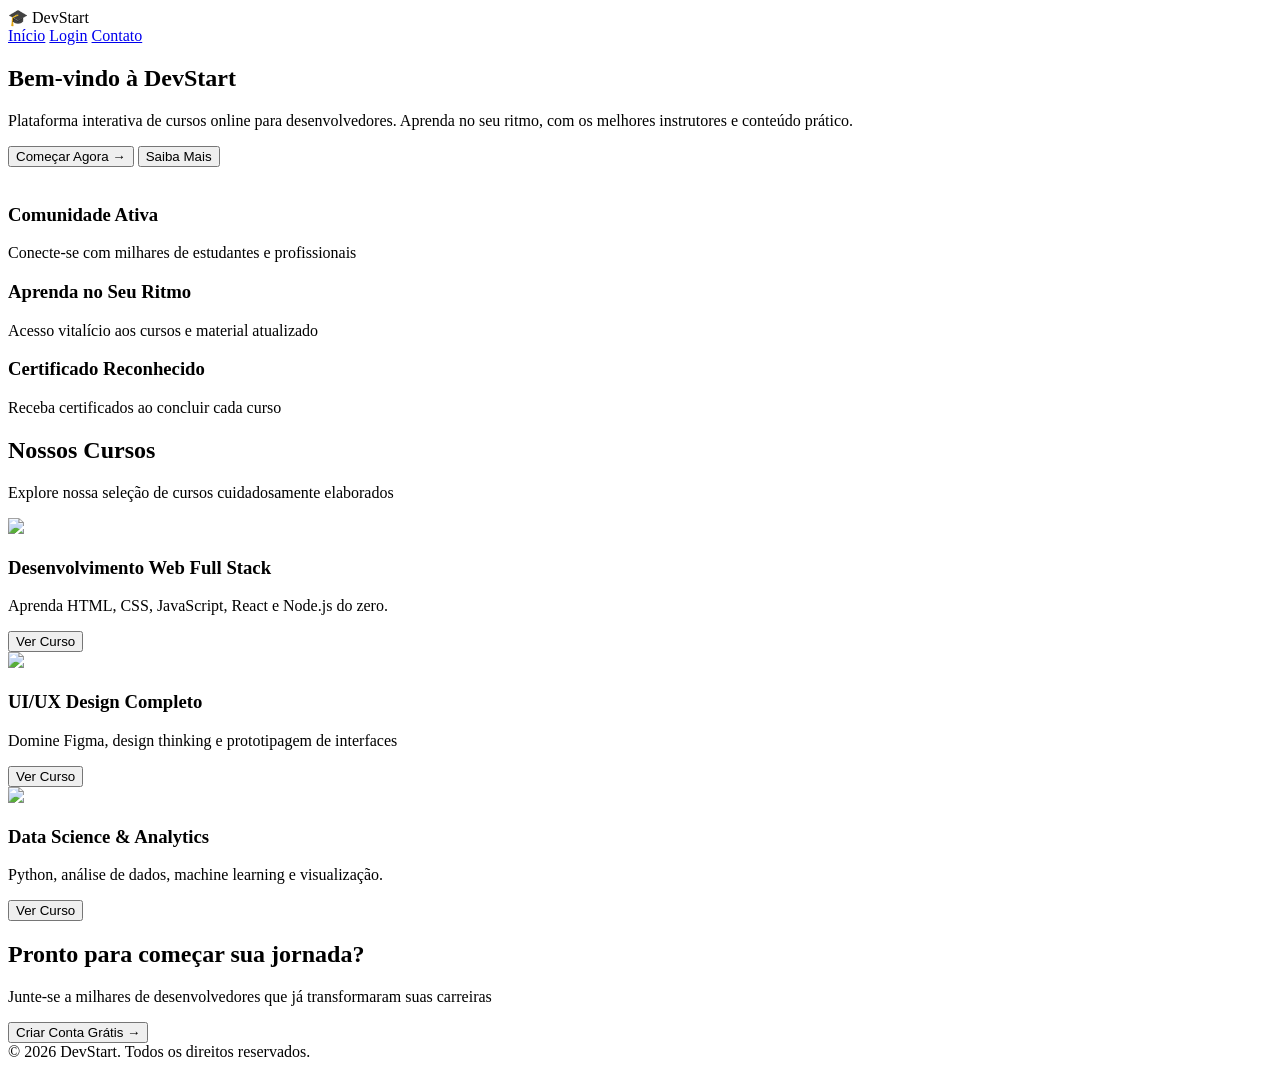
==== Front-end/Assets/Html/index.html @ fa613eea "Estrutura inicial do Site, apenas Arquivos HTML" ====
<!DOCTYPE html>
<html lang="pt-br">
<head>
<meta charset="UTF-8">
<meta name="viewport" content="width=device-width, initial-scale=1.0">
<title>DevStart</title>
<link rel="stylesheet" href="../Css/style.css">
</head>

<body>

<header class="topo">
    <div class="logo">🎓 DevStart</div>
    <nav>
        <a href="#">Início</a>
        <a href="#">Login</a>
        <a href="#">Contato</a>
    </nav>
</header>

<section class="hero">
    <div class="hero-text">
        <h1>Bem-vindo à DevStart</h1>
        <p>Plataforma interativa de cursos online para desenvolvedores. Aprenda no seu ritmo, com os melhores instrutores e conteúdo prático.</p>

        <div class="botoes">
            <button class="btn1">Começar Agora →</button>
            <button class="btn2">Saiba Mais</button>
        </div>
    </div>

    <div class="hero-img">
        <img src="https://images.unsplash.com/photo-1519389950473-47ba0277781c" alt="">
    </div>
</section>

<section class="infos">
    <div>
        <h3>Comunidade Ativa</h3>
        <p>Conecte-se com milhares de estudantes e profissionais</p>
    </div>

    <div>
        <h3>Aprenda no Seu Ritmo</h3>
        <p>Acesso vitalício aos cursos e material atualizado</p>
    </div>

    <div>
        <h3>Certificado Reconhecido</h3>
        <p>Receba certificados ao concluir cada curso</p>
    </div>
</section>

<section class="cursos">
    <h2>Nossos Cursos</h2>
    <p>Explore nossa seleção de cursos cuidadosamente elaborados</p>

    <div class="cards">

        <div class="card">
            <img src="https://images.unsplash.com/photo-1555066931-4365d14bab8c">
            <h3>Desenvolvimento Web Full Stack</h3>
            <p>Aprenda HTML, CSS, JavaScript, React e Node.js do zero.</p>
            <button>Ver Curso</button>
        </div>

        <div class="card">
            <img src="https://images.unsplash.com/photo-1559027615-cd4628902d4a">
            <h3>UI/UX Design Completo</h3>
            <p>Domine Figma, design thinking e prototipagem de interfaces</p>
            <button>Ver Curso</button>
        </div>

        <div class="card">
            <img src="https://images.unsplash.com/photo-1551288049-bebda4e38f71">
            <h3>Data Science & Analytics</h3>
            <p>Python, análise de dados, machine learning e visualização.</p>
            <button>Ver Curso</button>
        </div>

    </div>
</section>

<section class="cta">
    <h2>Pronto para começar sua jornada?</h2>
    <p>Junte-se a milhares de desenvolvedores que já transformaram suas carreiras</p>
    <button>Criar Conta Grátis →</button>
</section>

<footer>
    © 2026 DevStart. Todos os direitos reservados.
</footer>

</body>
</html>
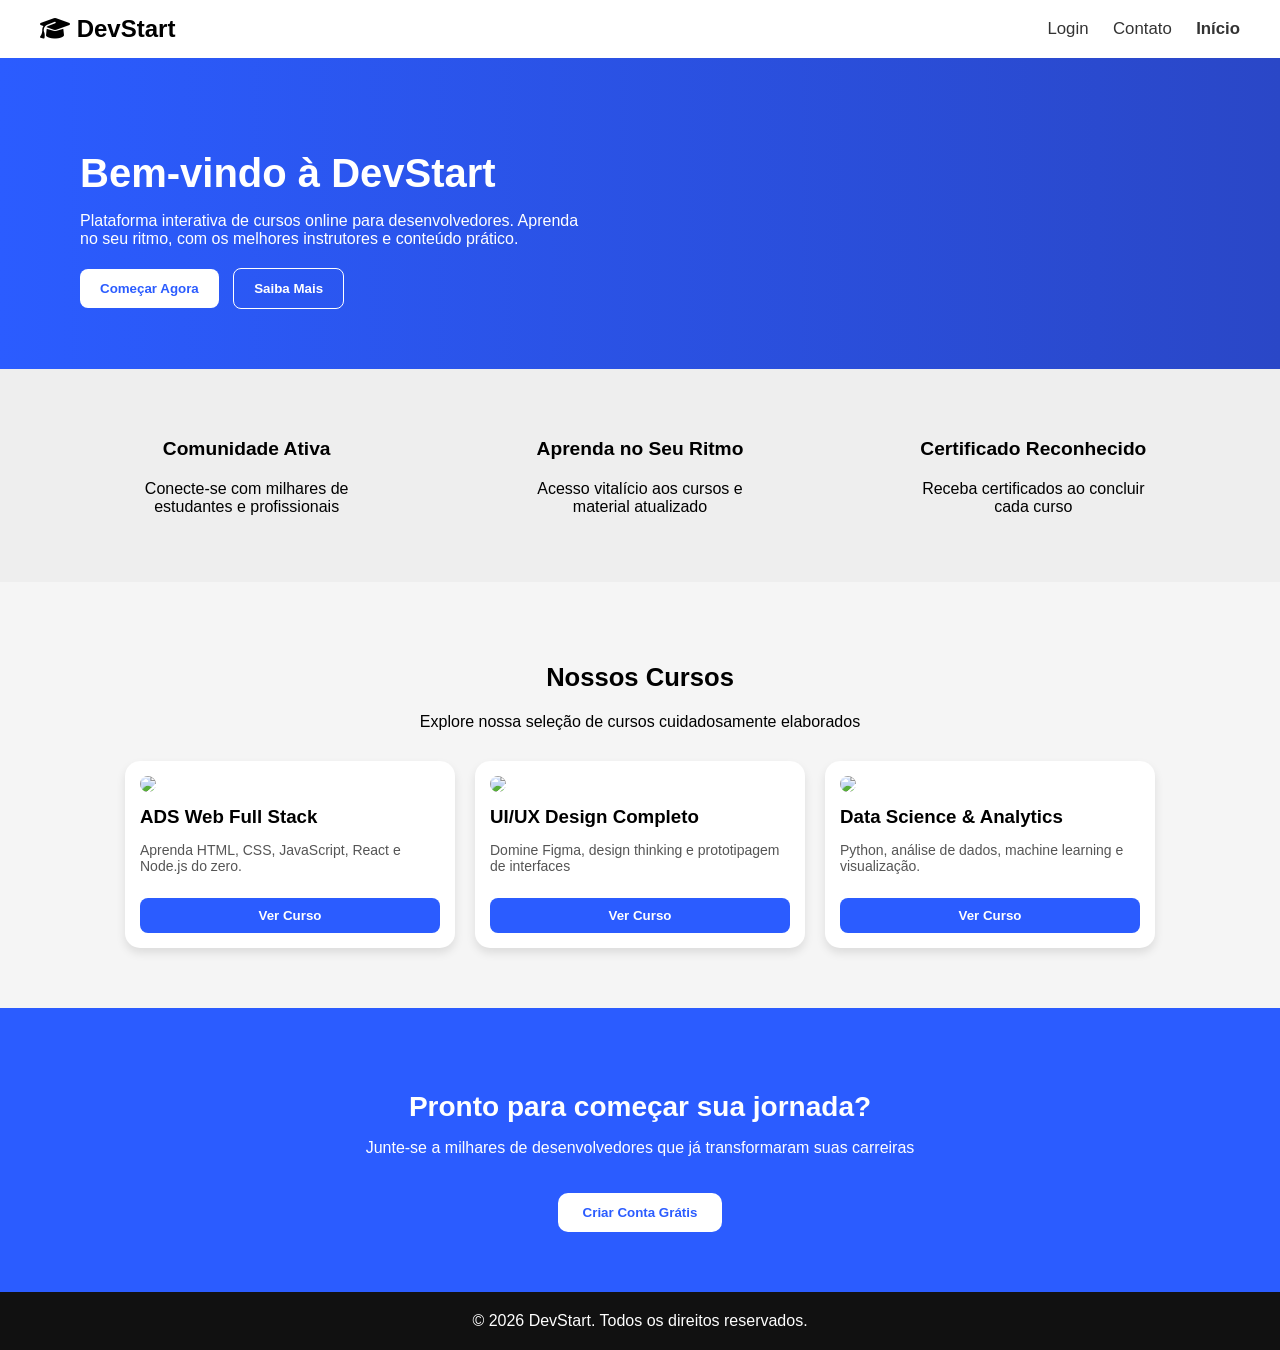
==== commit 97555540: "Esse commiter contem todas as outras telas que faltavam, e seus respectivos css" ====
--- a/Front-end/Assets/Html/index.html
+++ b/Front-end/Assets/Html/index.html
@@ -5,18 +5,24 @@
 <meta name="viewport" content="width=device-width, initial-scale=1.0">
 <title>DevStart</title>
 <link rel="stylesheet" href="../Css/style.css">
+<link rel="stylesheet" href="https://cdnjs.cloudflare.com/ajax/libs/font-awesome/6.5.0/css/all.min.css">
 </head>
 
 <body>
 
 <header class="topo">
-    <div class="logo">🎓 DevStart</div>
+    <div class="logo"><i class="fa-solid fa-graduation-cap"></i> DevStart</div>
     <nav>
-        <a href="#">Início</a>
-        <a href="#">Login</a>
-        <a href="#">Contato</a>
+        <a   href="login.html">Login</a>
+        <a  href="contato.html">Contato</a>
+        <a class="ativo" href="index.html">Início</a>
     </nav>
 </header>
+<style>
+    .ativo {
+        font-weight: bold;
+    }
+</style>
 
 <section class="hero">
     <div class="hero-text">
@@ -24,7 +30,7 @@
         <p>Plataforma interativa de cursos online para desenvolvedores. Aprenda no seu ritmo, com os melhores instrutores e conteúdo prático.</p>
 
         <div class="botoes">
-            <button class="btn1">Começar Agora →</button>
+            <button class="btn1">Começar Agora</button>
             <button class="btn2">Saiba Mais</button>
         </div>
     </div>
@@ -59,32 +65,37 @@
 
         <div class="card">
             <img src="https://images.unsplash.com/photo-1555066931-4365d14bab8c">
-            <h3>Desenvolvimento Web Full Stack</h3>
-            <p>Aprenda HTML, CSS, JavaScript, React e Node.js do zero.</p>
-            <button>Ver Curso</button>
+            <h3>ADS Web Full Stack</h3>
+            <p class="ps">Aprenda HTML, CSS, JavaScript, React e Node.js do zero.</p>
+            <button class="bn">Ver Curso</button>
         </div>
-
+<style>
+    .ps {
+        font-size: 14px;
+        color: #555;
+    }
+</style>
         <div class="card">
             <img src="https://images.unsplash.com/photo-1559027615-cd4628902d4a">
             <h3>UI/UX Design Completo</h3>
-            <p>Domine Figma, design thinking e prototipagem de interfaces</p>
-            <button>Ver Curso</button>
+            <p class="ps">Domine Figma, design thinking e prototipagem de interfaces</p>
+            <button class="bn">Ver Curso</button>
         </div>
 
         <div class="card">
             <img src="https://images.unsplash.com/photo-1551288049-bebda4e38f71">
             <h3>Data Science & Analytics</h3>
-            <p>Python, análise de dados, machine learning e visualização.</p>
-            <button>Ver Curso</button>
+            <p class="ps">Python, análise de dados, machine learning e visualização.</p>
+            <button class="bn">Ver Curso</button>
         </div>
 
     </div>
 </section>
 
 <section class="cta">
-    <h2>Pronto para começar sua jornada?</h2>
+    <h2 class="h">Pronto para começar sua jornada?</h2>
     <p>Junte-se a milhares de desenvolvedores que já transformaram suas carreiras</p>
-    <button>Criar Conta Grátis →</button>
+    <button class="bn">Criar Conta Grátis</button>
 </section>
 
 <footer>
--- a/Front-end/Assets/Css/style.css
+++ b/Front-end/Assets/Css/style.css
@@ -0,0 +1,177 @@
+body {
+    margin: 0;
+    font-family: Arial, sans-serif;
+    background: #f5f5f5;
+}
+.logo{
+    font-size: 1.5em;
+    font-weight: bold;
+    color: black;
+}
+.topo {
+    display: flex;
+    justify-content: space-between;
+    padding: 15px 40px;
+    background: #fff;
+    align-items: center;
+    
+}
+
+.topo nav a {
+    margin-left: 20px;
+    text-decoration: none;
+    color: #333;
+    font-size: 1.05em;
+}
+
+.hero {
+    display: flex;
+    justify-content: space-between;
+    align-items: center;
+    background: linear-gradient(90deg, #2b5cff, #2a47c7);
+    color: #fff;
+    padding: 60px 80px;
+}
+
+.hero-text {
+    max-width: 500px;
+}
+
+.hero-text h1 {
+    font-size: 40px;
+    margin-bottom: 15px;
+}
+
+.hero-text p {
+    font-size: 16px;
+    margin-bottom: 20px;
+}
+
+.botoes button {
+    padding: 12px 20px;
+    margin-right: 10px;
+    border-radius: 8px;
+    cursor: pointer;
+    font-weight: bold;
+}
+
+.btn1 {
+    background: #fff;
+    color: #2b5cff;
+    transition: transform 0.3s ease, box-shadow 0.3s ease;
+    border: none;
+}
+   
+
+.btn1:hover {
+    transform: scale(1.10);
+    box-shadow: 0 10px 20px rgba(0, 0, 0, 0.2);
+}
+
+.btn2 {
+    background: transparent;
+    border: 1px solid white;
+    color: #fff;
+    transition: 0.3s ease;
+}
+
+.btn2:hover {
+    background: #fff;
+    color: #2b5cff; /* ou preto se preferir */
+}
+
+.hero-img img {
+    width: 450px;
+    border-radius: 15px;
+}
+.h {
+    font-size: 28px;
+    margin-bottom: 15px;
+}
+.infos {
+    display: flex;
+    justify-content: space-around;
+    padding: 50px;
+    background: #eee;
+    text-align: center;   
+}
+.infos h3{
+    font-size: 1.2rem;
+}
+.cursos h2{
+    font-size: 1.6rem;
+}
+.bn{
+    font-weight: bold;
+}
+.infos div {
+    width: 250px;
+}
+
+.cursos {
+    padding: 60px;
+    text-align: center;
+}
+
+.cards {
+    display: flex;
+    justify-content: center;
+    gap: 20px;
+    margin-top: 30px;
+}
+
+.card {
+    background: #fff;
+    padding: 15px;
+    border-radius: 15px;
+    width: 300px;
+    text-align: left;
+    box-shadow: 0 5px 10px rgba(0, 0, 0, 0.1);
+    transition: transform 0.3s ease, box-shadow 0.3s ease;
+}
+.card:hover {
+    transform: scale(1.05);
+    box-shadow: 0 10px 20px rgba(0, 0, 0, 0.2);
+}
+
+.card img {
+    width: 100%;
+    border-radius: 10px;
+}
+
+.card h3 {
+    margin: 10px 0;
+}
+
+.card button {
+    width: 100%;
+    padding: 10px;
+    border: none;
+    background: #2b5cff;
+    color: #fff;
+    border-radius: 8px;
+    margin-top: 10px;
+}
+
+.cta {
+    background: #2b5cff;
+    color: #fff;
+    text-align: center;
+    padding: 60px;
+}
+
+.cta button {
+    margin-top: 20px;
+    padding: 12px 25px;
+    border: none;
+    border-radius: 10px;
+    background: #fff;
+    color: #2b5cff;
+}
+
+footer {
+    text-align: center;
+    padding: 20px;
+    background: #111;
+    color: #fff;
+}
